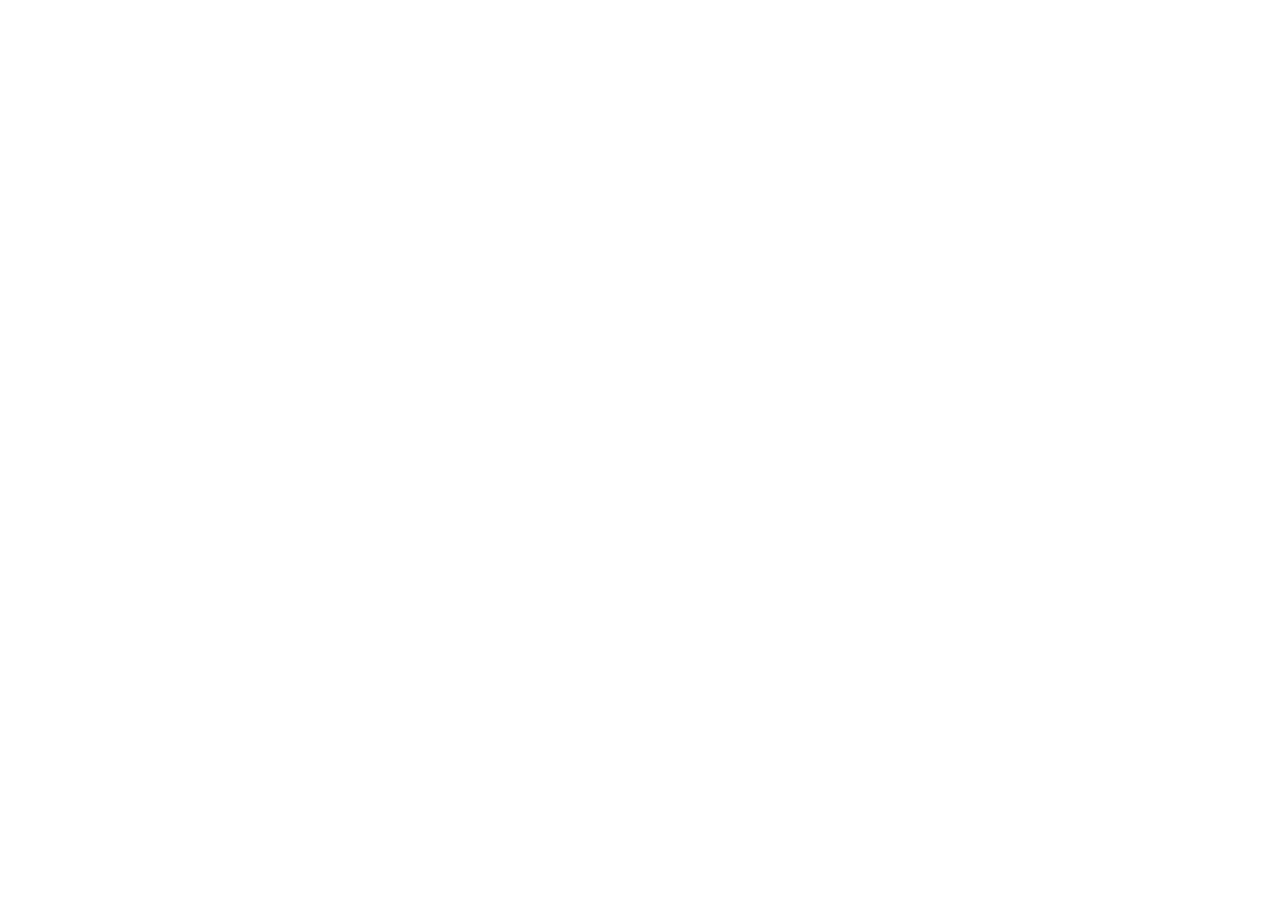
==== index.html @ 1dc8093d "Enhance product media presentation" ====
<!doctype html>
<html lang="en">
  <head>
    <meta charset="UTF-8" />
    <meta name="viewport" content="width=device-width, initial-scale=1.0" />
    <meta name="description" content="ORLA skincare, hair care, body care and beauty essentials." />
    <title>ORLA — Hydrate. Heal. Glow.</title>
    <script type="module" crossorigin src="/orla-storefront-site/assets/index-BgZUXhiT.js"></script>
    <link rel="stylesheet" crossorigin href="/orla-storefront-site/assets/index-Dj2WdaR7.css">
  </head>
  <body>
    <div id="root"></div>
  </body>
</html>
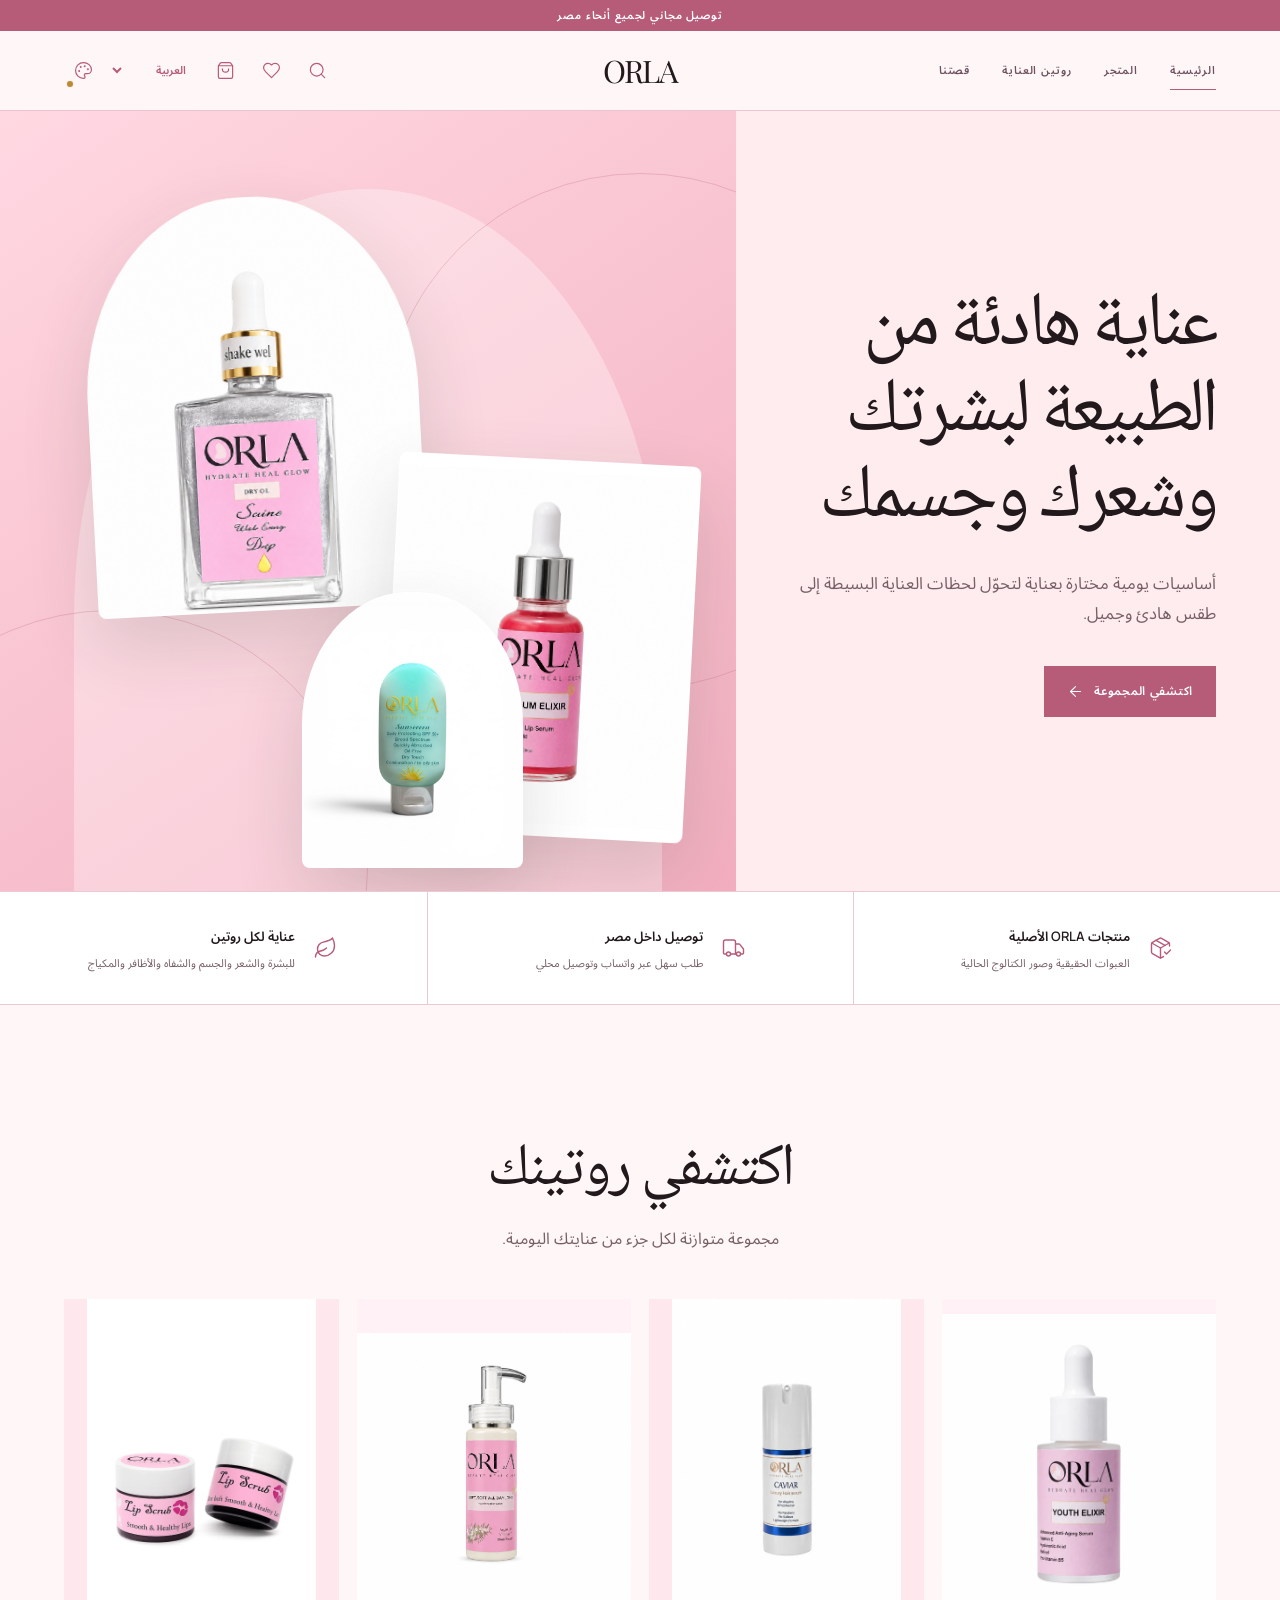
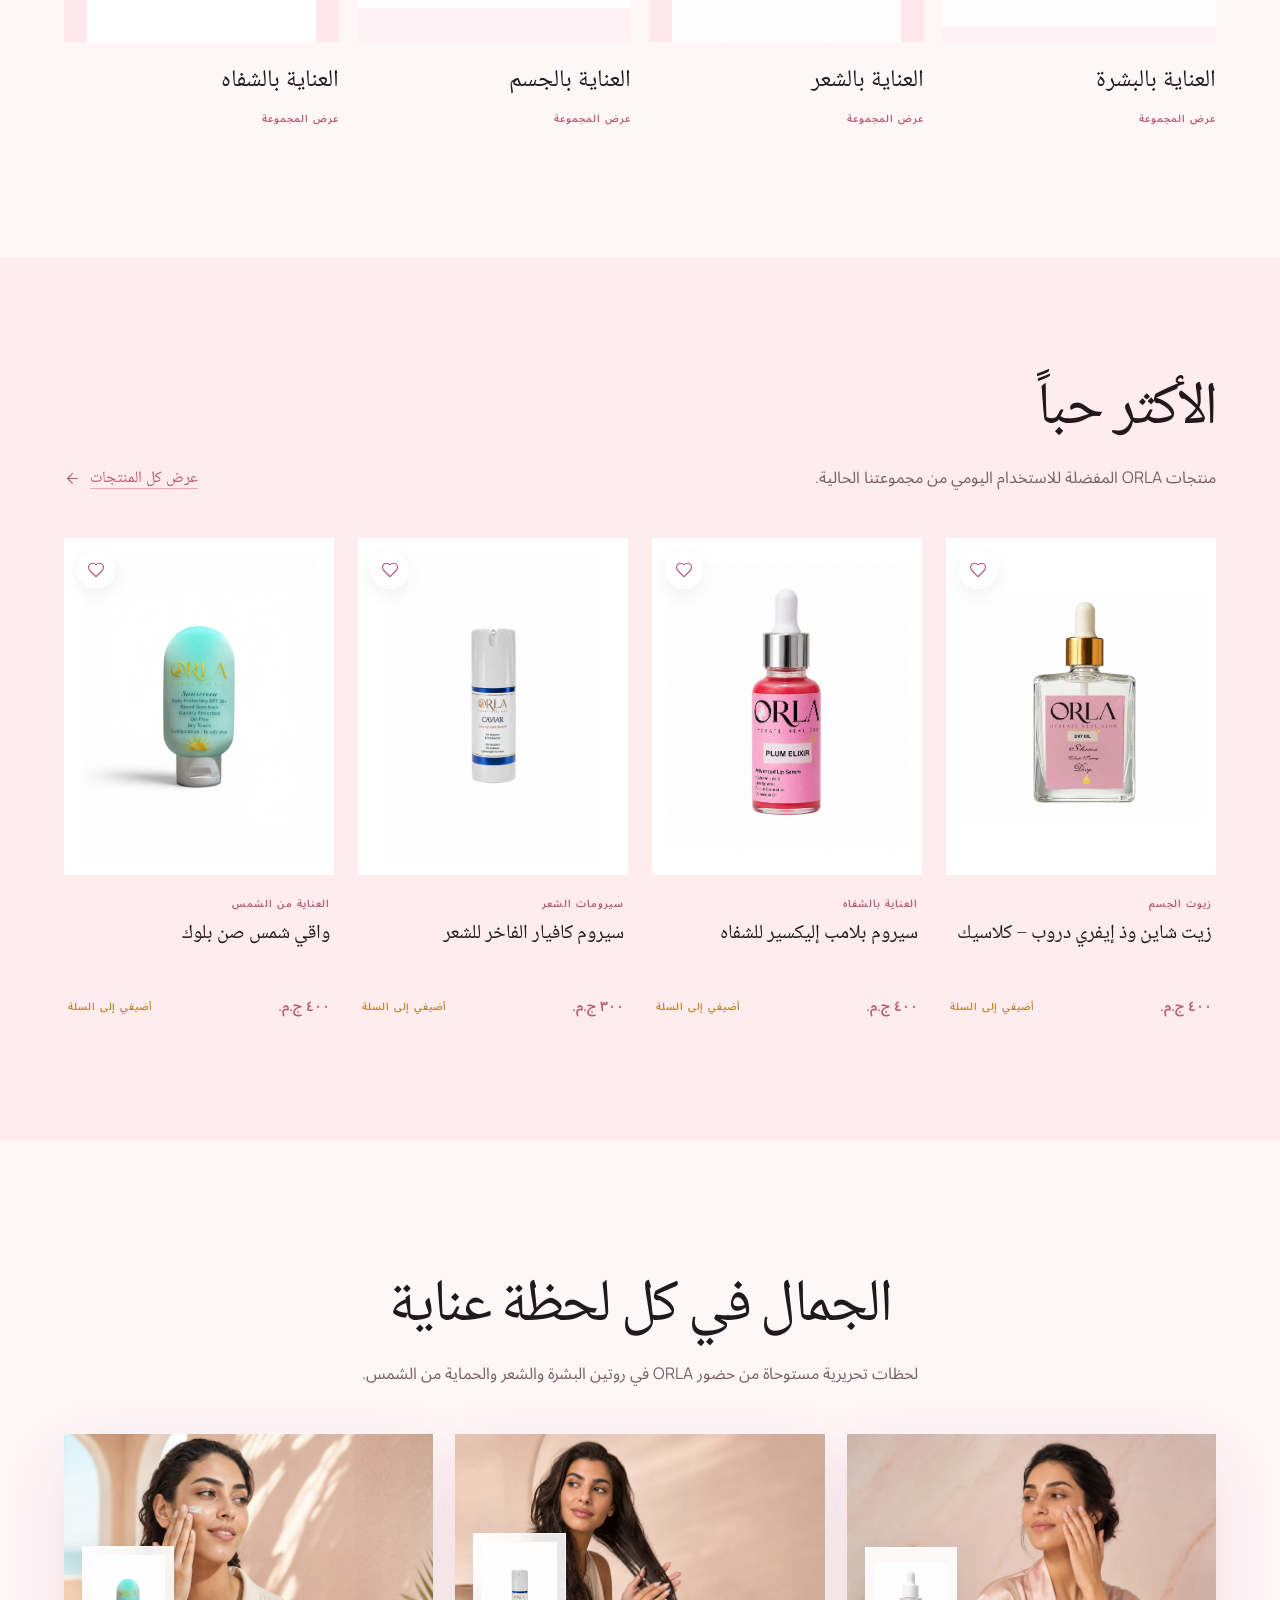
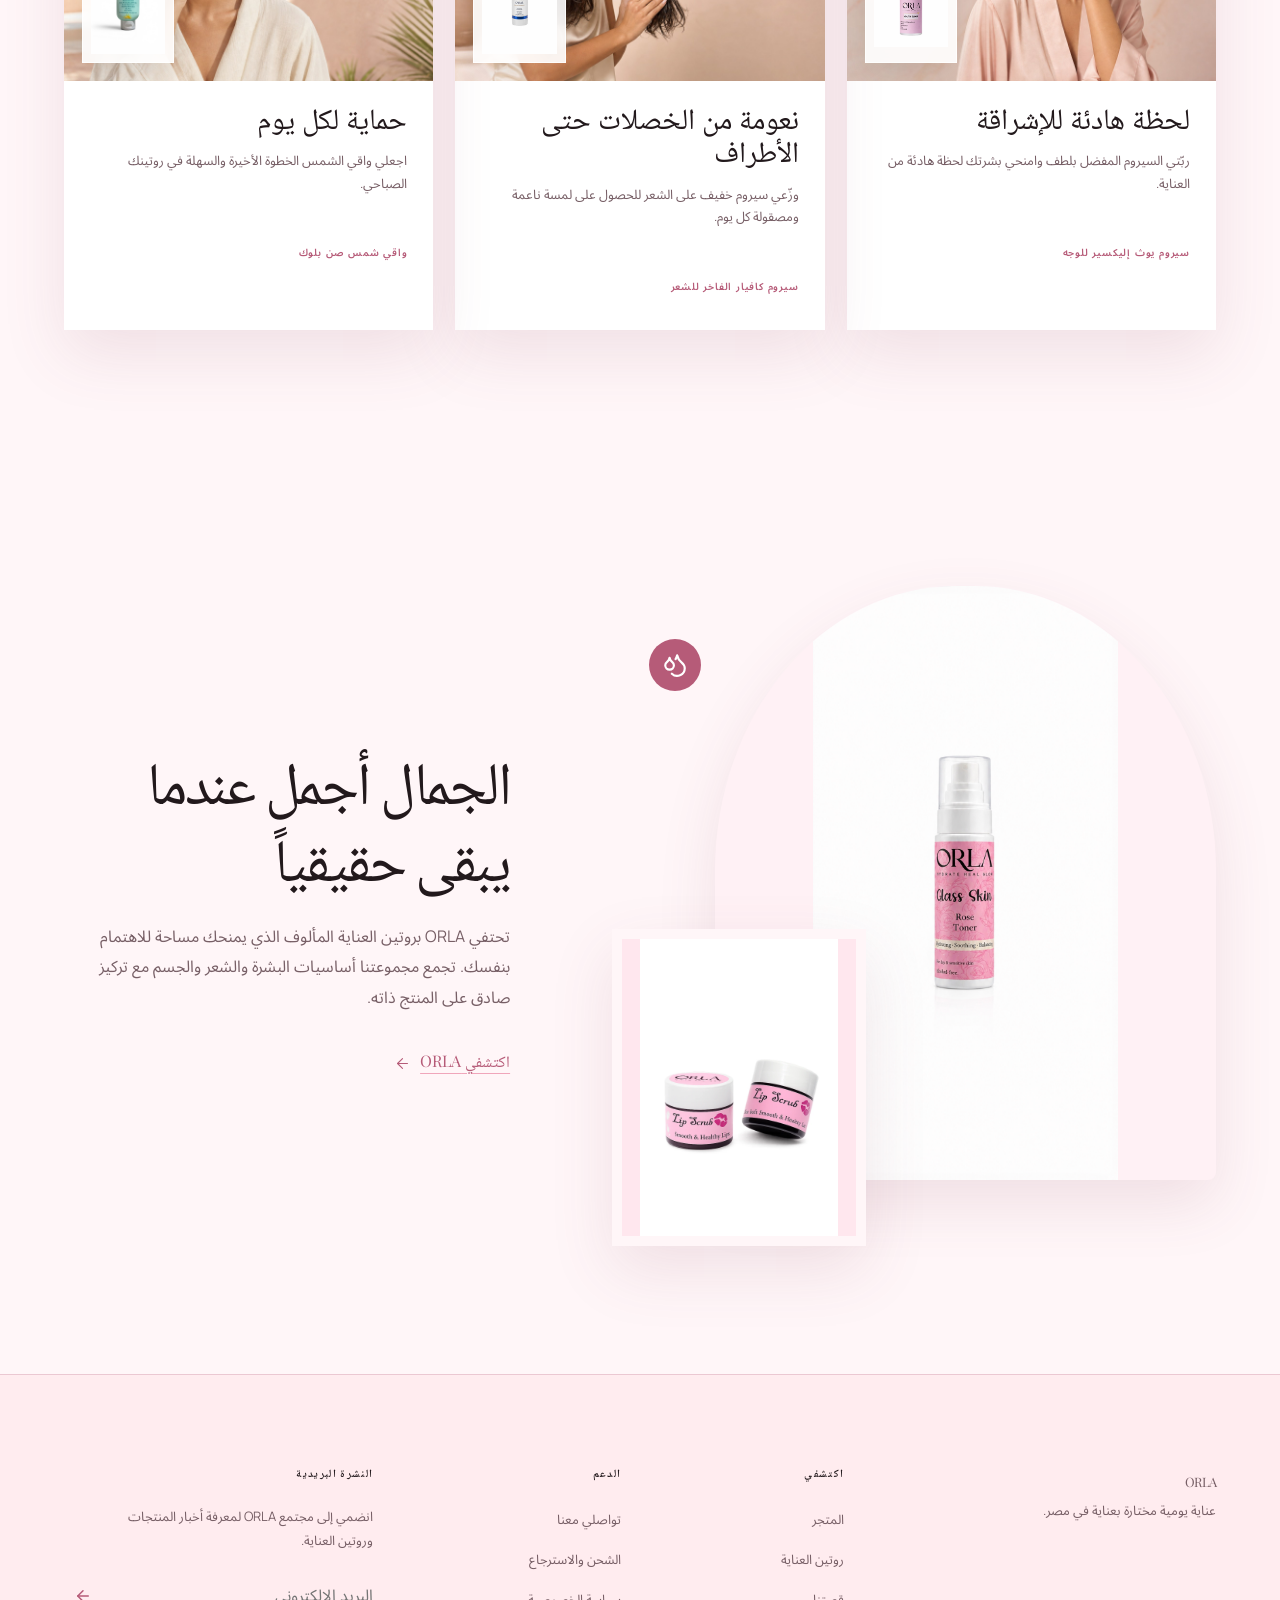
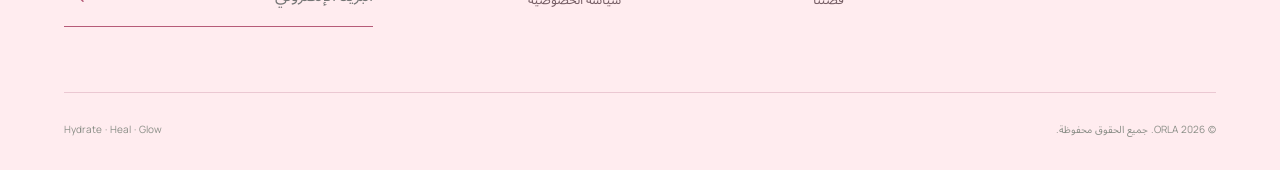
==== commit ba5b6a13: "Publish footer policies and payment options" ====
--- a/index.html
+++ b/index.html
@@ -5,8 +5,8 @@
     <meta name="viewport" content="width=device-width, initial-scale=1.0" />
     <meta name="description" content="ORLA skincare, hair care, body care and beauty essentials." />
     <title>ORLA — Hydrate. Heal. Glow.</title>
-    <script type="module" crossorigin src="/orla-storefront-site/assets/index-BgZUXhiT.js"></script>
-    <link rel="stylesheet" crossorigin href="/orla-storefront-site/assets/index-Dj2WdaR7.css">
+    <script type="module" crossorigin src="/assets/index-WxUvlRH3.js"></script>
+    <link rel="stylesheet" crossorigin href="/assets/index-VhHq8BU2.css">
   </head>
   <body>
     <div id="root"></div>
--- a/assets/index-VhHq8BU2.css
+++ b/assets/index-VhHq8BU2.css
@@ -0,0 +1 @@
+@font-face{font-family:Manrope;font-style:normal;font-display:swap;font-weight:400;src:url(/assets/manrope-latin-400-normal-PaqtzbVb.woff2)format("woff2"),url(/assets/manrope-latin-400-normal-8tf8FM3T.woff)format("woff")}@font-face{font-family:Manrope;font-style:normal;font-display:swap;font-weight:500;src:url(/assets/manrope-latin-500-normal-BYYD-dBL.woff2)format("woff2"),url(/assets/manrope-latin-500-normal-DMZssgOp.woff)format("woff")}@font-face{font-family:Manrope;font-style:normal;font-display:swap;font-weight:600;src:url(/assets/manrope-latin-600-normal-4f0koTD-.woff2)format("woff2"),url(/assets/manrope-latin-600-normal-BqgrALkZ.woff)format("woff")}@font-face{font-family:Playfair Display;font-style:normal;font-display:swap;font-weight:400;src:url(/assets/playfair-display-latin-400-normal-CFtfchNt.woff2)format("woff2"),url(/assets/playfair-display-latin-400-normal-DHYHbkg3.woff)format("woff")}@font-face{font-family:Playfair Display;font-style:normal;font-display:swap;font-weight:500;src:url(/assets/playfair-display-latin-500-normal-DIxvyhka.woff2)format("woff2"),url(/assets/playfair-display-latin-500-normal-BScSeVwi.woff)format("woff")}@font-face{font-family:Noto Naskh Arabic;font-style:normal;font-display:swap;font-weight:400;src:url(/assets/noto-naskh-arabic-arabic-400-normal-U_i0HMfG.woff2)format("woff2"),url(/assets/noto-naskh-arabic-arabic-400-normal-BbtnoHPw.woff)format("woff")}@font-face{font-family:Noto Naskh Arabic;font-style:normal;font-display:swap;font-weight:600;src:url(/assets/noto-naskh-arabic-arabic-600-normal-G5n5bgdQ.woff2)format("woff2"),url(/assets/noto-naskh-arabic-arabic-600-normal-1IhE_nTd.woff)format("woff")}@font-face{font-family:Noto Sans Arabic;font-style:normal;font-display:swap;font-weight:400;src:url(/assets/noto-sans-arabic-arabic-400-normal-AAMxebZb.woff2)format("woff2"),url(/assets/noto-sans-arabic-arabic-400-normal-hsqIUL9Q.woff)format("woff")}@font-face{font-family:Noto Sans Arabic;font-style:normal;font-display:swap;font-weight:600;src:url(/assets/noto-sans-arabic-arabic-600-normal-JPxwL-XU.woff2)format("woff2"),url(/assets/noto-sans-arabic-arabic-600-normal-JLzruTOp.woff)format("woff")}:root{--background:#fff6f8;--surface:#fff;--surface-low:#ffecef;--surface-high:#f5d4db;--ink:#22191c;--muted:#775f66;--sage:#b65b78;--sage-soft:#ffdce5;--sage-pale:#fff1f5;--rose:#f0a6bb;--rose-soft:#ffe7ee;--gold:#b88a32;--line:#ebc8d2;--error:#9e3333;--shadow:0 24px 60px #86415a1f;--header-bg:#fff6f8f0;--header-border:#e0aabaa6;--nav-ink:#6f5260;--button-hover:#8f3655;--hero-gradient:linear-gradient(145deg, #ffd8e2, #f2aebf);--orbit-color:#b65b7840;--card-bg:#fff;--on-primary:#fff;--whatsapp-text:#285f37;--whatsapp-bg:#e2f1e5;--container:1280px;--gutter:clamp(20px, 5vw, 64px);color:var(--ink);background:var(--background);font-synthesis:none;text-rendering:optimizelegibility;font-family:Manrope,Noto Sans Arabic,sans-serif}html[data-theme=pearl-sage]{--background:#fbf9f5;--surface:#fff;--surface-low:#f5f3ef;--surface-high:#eae8e4;--ink:#1b1c1a;--muted:#666b64;--sage:#4d644e;--sage-soft:#dfe7dc;--sage-pale:#edf1ea;--rose:#dfb5b3;--rose-soft:#f7e8e6;--gold:#b69234;--line:#d9d9d1;--error:#9e3333;--shadow:0 24px 60px #2c372c14;--header-bg:#fbf9f5f0;--header-border:#c3c8bf8c;--nav-ink:#555b53;--button-hover:#354c39;--hero-gradient:linear-gradient(145deg, #dfe7dc, #b9c7b6);--orbit-color:#4d644e40;--card-bg:#fff;--on-primary:#fff;--whatsapp-text:#285f37;--whatsapp-bg:#e2f1e5}html[data-theme=noir-gold]{--background:#11100f;--surface:#1a1716;--surface-low:#171311;--surface-high:#28211c;--ink:#f9efe6;--muted:#c9b7a8;--sage:#c99a3f;--sage-soft:#322719;--sage-pale:#211a14;--rose:#a86b72;--rose-soft:#2a1a1d;--gold:#f0c56f;--line:#3a3028;--error:#ff8a8a;--shadow:0 24px 70px #0000005c;--header-bg:#11100feb;--header-border:#c99a3f57;--nav-ink:#d9c6b7;--button-hover:#f0c56f;--hero-gradient:linear-gradient(145deg, #231913, #60441c);--orbit-color:#f0c56f40;--card-bg:#1e1a17;--on-primary:#11100f;--whatsapp-text:#dff5e6;--whatsapp-bg:#1d6d3b}html{scroll-behavior:smooth}html[dir=rtl]{font-family:Noto Sans Arabic,Manrope,sans-serif}*{box-sizing:border-box}body{background:var(--background);min-width:320px;margin:0}button,input,select,textarea{color:inherit;font:inherit}button,select{cursor:pointer}button{border:0}a{color:inherit;text-decoration:none}img{max-width:100%;display:block}.orla-media-image{opacity:0;transition:opacity .42s,transform .7s cubic-bezier(.2,.75,.25,1);transform:scale(.985)}.orla-media-image.is-loaded{opacity:1;transform:scale(1)}h1,h2,h3,p{margin-top:0}h1,h2,h3,.wordmark,legend{font-family:Playfair Display,Noto Naskh Arabic,serif}html[dir=rtl] h1,html[dir=rtl] h2,html[dir=rtl] h3,html[dir=rtl] legend{font-family:Noto Naskh Arabic,Playfair Display,serif}.sr-only{clip:rect(0,0,0,0);white-space:nowrap;border:0;width:1px;height:1px;padding:0;position:absolute;overflow:hidden}.site-shell{min-height:100vh}.section-shell{width:min(var(--container), 100%);padding-inline:var(--gutter);margin-inline:auto}.announcement{min-height:30px;color:var(--on-primary);background:var(--sage);letter-spacing:.08em;text-align:center;text-transform:uppercase;place-items:center;padding:4px 20px;font-size:11px;font-weight:600;display:grid}.site-header{z-index:50;border-bottom:1px solid var(--header-border);background:var(--header-bg);-webkit-backdrop-filter:blur(18px);backdrop-filter:blur(18px);position:sticky;top:0}.header-inner{width:min(1440px,100%);min-height:76px;padding-inline:var(--gutter);grid-template-columns:1fr auto 1fr;align-items:center;margin-inline:auto;display:grid}.main-nav{justify-self:start;align-items:center;gap:clamp(18px,2.5vw,38px);display:flex}.main-nav a{color:var(--nav-ink);letter-spacing:.08em;text-transform:uppercase;padding-block:28px;font-size:11px;font-weight:600;position:relative}.main-nav a:after{background:var(--sage);content:"";height:1px;transition:transform .25s;position:absolute;bottom:20px;left:0;right:0;transform:scaleX(0)}.main-nav a:hover:after,.main-nav a.active:after{transform:scaleX(1)}.wordmark{color:var(--ink);letter-spacing:-.06em;font-size:31px;line-height:1}.header-actions{justify-self:end;align-items:center;gap:8px;display:flex}.icon-button{width:38px;height:38px;color:var(--sage);background:0 0;place-items:center;padding:0;display:grid;position:relative}.icon-button svg{stroke-width:1.5px;width:19px;height:19px}.count-button span{width:17px;height:17px;color:var(--on-primary);background:var(--sage);border-radius:50%;place-items:center;font-size:9px;display:grid;position:absolute;top:1px;right:0}html[dir=rtl] .count-button span{left:0;right:auto}.language-select select{width:88px;color:var(--sage);background:0 0;border:0;padding:8px 20px 8px 8px;font-size:11px;font-weight:600}html[dir=rtl] .language-select select{padding:8px 8px 8px 20px}.theme-select{width:38px;height:38px;color:var(--sage);cursor:pointer;place-items:center;display:grid;position:relative}.theme-select svg{stroke-width:1.5px;width:19px;height:19px}.theme-select select{opacity:0;cursor:pointer;width:100%;height:100%;position:absolute;inset:0}.theme-indicator{border:1px solid var(--header-bg);background:var(--gold);border-radius:50%;width:8px;height:8px;position:absolute;bottom:2px;right:2px}html[dir=rtl] .theme-indicator{left:2px;right:auto}option{color:var(--ink);background:var(--surface)}.mobile-menu-button{display:none}.button{letter-spacing:.06em;text-transform:uppercase;border:1px solid #0000;justify-content:center;align-items:center;gap:10px;min-height:48px;padding:12px 22px;font-size:12px;font-weight:600;transition:background .25s,color .25s,border .25s,transform .25s;display:inline-flex}.button svg,.text-link svg{stroke-width:1.5px;width:17px;height:17px}.button:hover{transform:translateY(-2px)}.primary-button{color:var(--on-primary);background:var(--sage)}.primary-button:hover{background:var(--button-hover)}.secondary-button{background:0 0;border-color:#b9bdb5}.secondary-button:hover,.secondary-button.active{border-color:var(--sage);color:var(--on-primary);background:var(--sage)}.full-button{width:100%}.text-link{color:var(--sage);text-decoration:underline;-webkit-text-decoration-color:var(--rose);text-decoration-color:var(--rose);text-underline-offset:6px;align-items:center;gap:9px;font-family:Playfair Display,Noto Naskh Arabic,serif;font-size:16px;display:inline-flex}.centered-link{justify-content:center;width:100%;margin-top:22px}.home-hero{background:var(--surface-low);grid-template-columns:minmax(0,.85fr) minmax(420px,1.15fr);min-height:min(780px,100vh - 106px);display:grid;overflow:hidden}.hero-copy{z-index:2;padding:clamp(70px, 10vw, 150px) var(--gutter);flex-direction:column;justify-content:center;align-items:flex-start;display:flex}.hero-copy h1{letter-spacing:-.045em;max-width:630px;margin-bottom:26px;font-size:clamp(52px,6vw,92px);font-weight:400;line-height:.98}html[dir=rtl] .hero-copy h1{line-height:1.12}.hero-copy p{max-width:560px;color:var(--muted);margin-bottom:38px;font-size:clamp(15px,1.3vw,18px);line-height:1.8}.hero-products{background:var(--hero-gradient);min-height:640px;position:relative;overflow:hidden}.hero-products:before{content:"";background:#ffffff52;border-radius:50% 50% 0 0;position:absolute;inset:10% 10% -20%}.hero-product{--hero-tilt:0deg;z-index:2;background:var(--card-bg);transform:rotate(var(--hero-tilt));border:1px solid #ffffffbf;place-items:center;transition:transform .35s;animation:.85s cubic-bezier(.2,.8,.3,1) both hero-card-arrival;display:grid;position:absolute;overflow:hidden;box-shadow:0 28px 70px #242f2424}.hero-product:hover{z-index:5;transform:translateY(-8px)rotate(0)}.hero-product img{object-fit:contain;width:100%;height:100%;animation:7s ease-in-out infinite product-float}.hero-product-1{--hero-tilt:-3deg;aspect-ratio:4/5;border-radius:48% 48% 8px 8px;width:45%;top:11%;left:12%}.hero-product-2{--hero-tilt:3deg;aspect-ratio:4/5;border-radius:8px;width:41%;animation-delay:.12s;bottom:7%;right:6%}.hero-product-2 img{animation-delay:-2.4s}.hero-product-3{aspect-ratio:4/5;border-radius:48% 48% 8px 8px;width:30%;animation-delay:.24s;bottom:3%;right:29%}.hero-product-3 img{animation-delay:-4.8s}.hero-orbit{z-index:1;border:1px solid var(--orbit-color);border-radius:50%;animation:28s linear infinite orbit-turn;position:absolute}.hero-orbit-one{aspect-ratio:1;width:70%;top:8%;right:-22%}.hero-orbit-two{aspect-ratio:1;width:70%;animation-duration:36s;animation-direction:reverse;bottom:-30%;left:-20%}.trust-strip{border-block:1px solid var(--line);background:var(--surface);grid-template-columns:repeat(3,1fr);display:grid}.trust-strip>div{border-inline-end:1px solid var(--line);justify-content:center;align-items:center;gap:18px;min-height:112px;padding:24px 4vw;display:flex}.trust-strip>div:last-child{border-inline-end:0}.trust-strip svg{width:25px;color:var(--sage);stroke-width:1.4px}.trust-strip p{flex-direction:column;margin:0;display:flex}.trust-strip strong{font-size:13px}.trust-strip span{color:var(--muted);margin-top:5px;font-size:11px;line-height:1.5}.ritual-section,.story-section{padding-block:clamp(90px,10vw,150px)}.section-heading{margin-bottom:46px}.section-heading h2,.story-copy h2{letter-spacing:-.035em;margin-bottom:15px;font-size:clamp(38px,5vw,60px);font-weight:400;line-height:1.08}html[dir=rtl] .section-heading h2,html[dir=rtl] .story-copy h2{line-height:1.28}.section-heading p{max-width:630px;color:var(--muted);margin:0;line-height:1.75}.centered-heading{text-align:center}.centered-heading p{margin-inline:auto}.split-heading{justify-content:space-between;align-items:flex-end;display:flex}.category-grid{grid-template-columns:repeat(4,1fr);gap:18px;display:grid}.category-tile{flex-direction:column;min-width:0;display:flex}.category-tile>div{aspect-ratio:4/5;background:var(--sage-pale);margin-bottom:18px;overflow:hidden}.category-tile:nth-child(2n)>div{background:var(--rose-soft)}.category-tile img{object-fit:contain;width:100%;height:100%;transition:transform .45s}.category-tile:hover img{transform:scale(1.035)}.category-tile span{font-family:Playfair Display,Noto Naskh Arabic,serif;font-size:24px}.category-tile small{color:var(--sage);letter-spacing:.1em;text-transform:uppercase;margin-top:7px;font-size:10px;font-weight:600}.featured-section{background:var(--surface-low);padding-block:clamp(90px,9vw,135px)}.product-grid{gap:24px;display:grid}.featured-grid{grid-template-columns:repeat(4,1fr)}.store-product-card{min-width:0}.product-media{aspect-ratio:4/5;background:var(--card-bg);position:relative;overflow:hidden}.product-media>a{width:100%;height:100%;display:block}.product-media img{object-fit:contain;width:100%;height:100%;padding:14px;transition:transform .4s}.store-product-card:hover .product-media img{transform:scale(1.035)}.product-media:after{z-index:1;pointer-events:none;content:"";background:linear-gradient(105deg,#0000,#ffffff6b,#0000);width:24%;position:absolute;top:0;bottom:0;left:-55%;transform:skew(-18deg)}.store-product-card:hover .product-media:after{animation:.85s ease-out media-sheen}.wishlist-button{z-index:2;width:38px;height:38px;color:var(--sage);background:#ffffffe6;border-radius:50%;place-items:center;padding:0;display:grid;position:absolute;top:13px;right:13px;box-shadow:0 6px 18px #0000000f}html[dir=rtl] .wishlist-button{left:13px;right:auto}.wishlist-button svg{stroke-width:1.5px;width:18px}.wishlist-button.active{color:#8a4245}.product-card-info{padding:18px 4px 0}.product-category{color:var(--sage);letter-spacing:.1em;text-transform:uppercase;margin-bottom:7px;font-size:10px;font-weight:600}.product-card-info h3{min-height:53px;margin-bottom:14px;font-size:20px;font-weight:400;line-height:1.3}.product-card-bottom{justify-content:space-between;align-items:center;gap:10px;display:flex}.product-card-bottom>span{color:var(--sage);font-size:14px;font-weight:600}.product-card-bottom button{color:var(--gold);letter-spacing:.08em;text-transform:uppercase;background:0 0;padding:8px 0;font-size:10px;font-weight:600}.lifestyle-section{padding-block:clamp(90px,10vw,150px)}.lifestyle-grid{grid-template-columns:repeat(3,minmax(0,1fr));gap:22px;display:grid}.lifestyle-card{background:var(--card-bg);min-width:0;box-shadow:var(--shadow);transition:transform .3s,box-shadow .3s;overflow:hidden}.lifestyle-card:hover{transform:translateY(-6px);box-shadow:0 30px 75px #2c23252e}.lifestyle-media{aspect-ratio:3/2;background:var(--rose-soft);position:relative;overflow:hidden}.lifestyle-scene{object-fit:cover;width:100%;height:100%;animation:18s ease-in-out infinite alternate editorial-pan}.lifestyle-card:nth-child(2) .lifestyle-scene{animation-duration:22s;animation-direction:alternate-reverse}.lifestyle-card:nth-child(3) .lifestyle-scene{animation-duration:20s}.lifestyle-card:hover .lifestyle-scene{animation-play-state:paused;transform:scale(1.05)}.lifestyle-product{aspect-ratio:4/5;-webkit-backdrop-filter:blur(8px);backdrop-filter:blur(8px);background:#ffffffe6;border:1px solid #ffffffbf;place-items:center;width:25%;min-width:72px;padding:8px;animation:5.5s ease-in-out infinite product-float;display:grid;position:absolute;bottom:18px;right:18px;box-shadow:0 14px 35px #2c232524}html[dir=rtl] .lifestyle-product{left:18px;right:auto}.lifestyle-product img{object-fit:contain;width:100%;height:100%}.lifestyle-copy{padding:26px 26px 28px}.lifestyle-copy h3{margin-bottom:10px;font-size:clamp(25px,2.3vw,34px);font-weight:400;line-height:1.15}.lifestyle-copy p{min-height:66px;color:var(--muted);margin-bottom:18px;font-size:13px;line-height:1.7}.lifestyle-copy small{color:var(--sage);letter-spacing:.08em;text-transform:uppercase;font-size:10px;font-weight:600}.story-section{grid-template-columns:1.15fr .85fr;align-items:center;gap:clamp(60px,8vw,120px);display:grid}.story-visual{min-height:660px;position:relative}.story-main-image,.story-secondary-image{background:var(--sage-pale);box-shadow:var(--shadow);position:absolute;overflow:hidden}.story-main-image{border-radius:48% 48% 8px 8px;inset:0 17% 10% 0}html[dir=rtl] .story-main-image{inset:0 0 10% 17%}.story-secondary-image{aspect-ratio:4/5;border:10px solid var(--background);background:var(--rose-soft);width:42%;bottom:0;right:0}html[dir=rtl] .story-secondary-image{left:0;right:auto}.story-visual img{object-fit:contain;width:100%;height:100%}.story-main-image img{animation:8s ease-in-out infinite product-float}.story-secondary-image img{animation:6s ease-in-out -2.5s infinite product-float}.story-mark{width:52px;height:52px;color:var(--on-primary);background:var(--sage);border-radius:50%;padding:13px;position:absolute;top:8%;right:6%}html[dir=rtl] .story-mark{left:6%;right:auto}.story-copy p{color:var(--muted);margin-bottom:32px;font-size:16px;line-height:1.9}.site-footer{padding:90px var(--gutter) 30px;border-top:1px solid var(--line);background:var(--surface-low)}.footer-grid{width:min(var(--container), 100%);grid-template-columns:1.3fr .7fr .8fr 1.25fr;gap:50px;margin-inline:auto;display:grid}.footer-grid>div:not(.footer-brand){flex-direction:column;align-items:flex-start;display:flex}.footer-wordmark{color:var(--sage);margin-bottom:20px;font-size:36px;display:inline-block}.footer-brand p,.newsletter-block p{max-width:280px;color:var(--muted);font-size:13px;line-height:1.8}.footer-grid h2{letter-spacing:.12em;text-transform:uppercase;margin:0 0 22px;font-family:Manrope,Noto Sans Arabic,sans-serif;font-size:11px}.footer-grid a,.footer-grid>div>span{color:var(--muted);margin-bottom:12px;font-size:13px}.footer-grid a:hover{color:var(--sage)}.newsletter-block form{border-bottom:1px solid var(--sage);width:100%;display:flex}.newsletter-block input{background:0 0;border:0;outline:none;width:100%;padding:13px 0}.newsletter-block button{width:44px;color:var(--sage);background:0 0;place-items:center;padding:0;display:grid}.newsletter-block svg{width:18px}.newsletter-status{margin-top:12px;color:var(--sage)!important;font-size:11px!important}.footer-bottom{width:min(var(--container), 100%);border-top:1px solid var(--line);color:#898d86;justify-content:space-between;margin:65px auto 0;padding-top:26px;font-size:10px;display:flex}.shop-page,.product-page,.cart-page,.checkout-page,.wishlist-page,.policy-page{padding-block:clamp(60px,7vw,100px) 120px}.shop-heading{margin-bottom:50px}.shop-heading h1,.page-heading h1{letter-spacing:-.04em;margin-bottom:14px;font-size:clamp(48px,6vw,76px);font-weight:400}.shop-heading p,.page-heading p{max-width:720px;color:var(--muted);font-size:16px;line-height:1.7}.shop-toolbar{border-bottom:1px solid var(--line);grid-template-columns:minmax(260px,1fr) auto;align-items:center;gap:24px;margin-bottom:35px;padding-bottom:24px;display:grid}.shop-search{border-bottom:1px solid #9ba097;align-items:center;gap:12px;max-width:500px;display:flex}.shop-search svg{width:18px;color:var(--sage)}.shop-search input{background:0 0;border:0;outline:none;width:100%;padding:13px 0}.shop-search button{background:0 0;place-items:center;padding:6px;display:grid}.shop-search button svg{width:15px}.sort-select{color:var(--muted);align-items:center;gap:12px;font-size:12px;display:flex}.sort-select select{border:1px solid var(--line);background:var(--background);padding:10px 32px 10px 12px}html[dir=rtl] .sort-select select{padding:10px 12px 10px 32px}.filter-toggle{border:1px solid var(--line);background:0 0;align-items:center;gap:8px;padding:12px 16px;display:none}.filter-toggle svg{width:18px}.shop-layout{grid-template-columns:210px minmax(0,1fr);gap:clamp(40px,6vw,80px);display:grid}.shop-filters{flex-direction:column;align-items:flex-start;display:flex}.shop-filters h2{margin:0 0 23px;font-size:25px;font-weight:400}.shop-filters button{color:var(--muted);background:0 0;margin-bottom:8px;padding:7px 0 7px 18px;font-size:13px;position:relative}html[dir=rtl] .shop-filters button{padding:7px 18px 7px 0}.shop-filters button:before{background:var(--line);content:"";border-radius:50%;width:5px;height:5px;position:absolute;top:13px;left:0}html[dir=rtl] .shop-filters button:before{left:auto;right:0}.shop-filters button.active{color:var(--sage);font-weight:600}.shop-filters button.active:before{background:var(--rose)}.result-count{color:var(--muted);letter-spacing:.08em;text-transform:uppercase;margin-bottom:24px;font-size:11px}.shop-product-grid{grid-template-columns:repeat(3,minmax(0,1fr));row-gap:55px}.breadcrumbs{color:#8b8f88;letter-spacing:.07em;text-transform:uppercase;gap:9px;margin-bottom:32px;font-size:10px;display:flex}.product-detail-grid{grid-template-columns:minmax(0,1.1fr) minmax(370px,.9fr);align-items:start;gap:clamp(50px,7vw,100px);display:grid}.product-main-image{background:var(--surface-low);place-items:center;min-height:640px;padding:clamp(20px,4vw,58px);display:grid}.product-main-image img{object-fit:contain;width:100%;height:100%;max-height:680px}.product-info-panel{position:sticky;top:130px}.product-eyeline{color:var(--sage);letter-spacing:.09em;text-transform:uppercase;justify-content:space-between;align-items:center;margin-bottom:18px;font-size:10px;font-weight:600;display:flex}.product-eyeline span:last-child{align-items:center;gap:5px;display:flex}.product-eyeline svg{width:13px}.product-info-panel h1{letter-spacing:-.04em;margin-bottom:13px;font-size:clamp(44px,5vw,66px);font-weight:400;line-height:1.04}html[dir=rtl] .product-info-panel h1{line-height:1.25}.product-price-large{color:var(--sage);margin-bottom:22px;font-size:22px}.product-description{border-inline-start:2px solid var(--rose);background:var(--surface-low);margin-bottom:24px;padding:20px 22px}.product-description h2{color:var(--sage);letter-spacing:.1em;text-transform:uppercase;margin-bottom:12px;font-family:Manrope,Noto Sans Arabic,sans-serif;font-size:11px;font-weight:600}.product-description p{color:var(--muted);white-space:pre-line;margin:0 0 12px;font-size:13px;line-height:1.75}.product-description p:last-child{margin-bottom:0}html[dir=rtl] .product-description h2{letter-spacing:0;text-transform:none;font-family:Noto Sans Arabic,Manrope,sans-serif}.authentic-copy{color:var(--muted);margin-bottom:30px;font-size:14px;line-height:1.7}.quantity-row{justify-content:space-between;align-items:center;margin-bottom:25px;font-size:12px;font-weight:600;display:flex}.quantity-control{border:1px solid var(--line);grid-template-columns:38px 42px 38px;min-height:38px;display:grid}.quantity-control button{background:0 0;place-items:center;padding:0;display:grid}.quantity-control button svg{width:14px}.quantity-control span{place-items:center;font-size:12px;display:grid}.dual-actions{grid-template-columns:1fr 1fr;gap:12px;margin-top:12px;display:grid}.whatsapp-button{color:var(--whatsapp-text);background:var(--whatsapp-bg)}.product-assurances{background:var(--sage-pale);gap:14px;margin-block:30px;padding:22px;display:grid}.product-assurances>div{gap:13px;display:flex}.product-assurances svg{width:21px;color:var(--sage);stroke-width:1.4px;flex:none}.product-assurances p{flex-direction:column;margin:0;display:flex}.product-assurances strong{font-size:12px}.product-assurances span{color:var(--muted);margin-top:4px;font-size:11px;line-height:1.5}.product-accordions{border-top:1px solid var(--line)}.product-accordions details{border-bottom:1px solid var(--line)}.product-accordions summary{cursor:pointer;padding:17px 0;font-family:Playfair Display,Noto Naskh Arabic,serif}.product-accordions details p{color:var(--muted);font-size:12px;line-height:1.7}.share-button{color:var(--muted);background:0 0;align-items:center;gap:8px;margin-top:18px;padding:8px 0;font-size:11px;display:flex}.share-button svg{width:15px}.related-section{border-top:1px solid var(--line);margin-top:110px;padding-top:80px}.related-grid{grid-template-columns:repeat(3,1fr);max-width:1000px;margin-inline:auto}.page-heading{margin-bottom:48px}.cart-layout{grid-template-columns:minmax(0,1.5fr) minmax(320px,.65fr);align-items:start;gap:clamp(45px,7vw,90px);display:grid}.cart-lines{border-top:1px solid var(--line)}.cart-line{border-bottom:1px solid var(--line);grid-template-columns:140px minmax(0,1fr) auto;align-items:center;gap:26px;padding-block:25px;display:grid;position:relative}.cart-image{aspect-ratio:1;background:var(--card-bg);place-items:center;width:140px;padding:8px;display:grid}.cart-image img{object-fit:contain;width:100%;height:100%}.cart-line-info h2{margin-bottom:8px;font-size:23px;font-weight:400}.cart-line-info>span{color:var(--sage);margin-bottom:18px;font-size:13px;display:block}.cart-line>strong{color:var(--sage);font-size:14px}.remove-line{background:0 0;place-items:center;width:30px;height:30px;padding:0;display:grid;position:absolute;top:22px;right:0}html[dir=rtl] .remove-line{left:0;right:auto}.remove-line svg{width:17px;color:var(--muted)}.cart-summary,.checkout-summary{background:var(--card-bg);box-shadow:var(--shadow);padding:32px}.cart-summary{position:sticky;top:130px}.cart-summary h2,.checkout-summary h2{margin-bottom:28px;font-size:29px;font-weight:400}.cart-summary>div,.checkout-totals>div{color:var(--muted);justify-content:space-between;margin-bottom:18px;font-size:13px;display:flex}.summary-total{border-top:1px solid var(--line);padding-top:22px;font-family:Playfair Display,Noto Naskh Arabic,serif;color:var(--ink)!important;margin-top:25px!important;font-size:22px!important}.back-link{color:var(--sage);letter-spacing:.08em;text-transform:uppercase;margin-bottom:35px;font-size:11px;font-weight:600;display:inline-block}.checkout-layout{grid-template-columns:minmax(0,1.25fr) minmax(380px,.75fr);align-items:start;gap:clamp(50px,7vw,90px);display:grid}.checkout-form fieldset{border:0;margin:0 0 36px;padding:0}.checkout-form legend{border-bottom:1px solid var(--line);width:100%;color:var(--sage);margin-bottom:22px;padding-bottom:13px;font-size:26px;font-style:italic}.fieldset-hint{color:var(--muted);margin:-8px 0 18px;font-size:12px;line-height:1.6}.payment-methods{grid-template-columns:repeat(2,minmax(0,1fr));gap:10px;display:grid}.payment-methods label{border:1px solid var(--line);background:var(--surface-low);cursor:pointer;align-items:center;gap:9px;min-height:54px;padding:12px;font-size:12px;display:flex}.payment-methods input{accent-color:var(--sage)}.payment-methods svg{width:17px;color:var(--sage)}.payment-methods label>span:first-of-type:not(:last-child){min-width:26px;color:var(--sage);font-size:11px;font-weight:700}.promo-code{border-top:1px solid var(--line);margin-top:30px;padding-top:22px}.promo-code>label{color:var(--sage);letter-spacing:.08em;text-transform:uppercase;margin-bottom:10px;font-size:11px;font-weight:600;display:block}.promo-code>div{gap:8px;display:flex}.promo-code input{border:1px solid var(--line);background:var(--background);flex:1;min-width:0;padding:11px}.promo-code button{color:var(--on-primary);background:var(--sage);padding:11px 16px;font-size:11px}.promo-code p{color:var(--muted);margin:10px 0 0;font-size:11px;line-height:1.5}.policy-page{max-width:900px}.policy-heading{max-width:700px;margin-bottom:54px}.policy-heading>p:first-child{color:var(--sage);letter-spacing:.1em;text-transform:uppercase;margin:0 0 13px;font-size:11px;font-weight:600}.policy-heading h1{letter-spacing:-.04em;margin-bottom:16px;font-size:clamp(48px,7vw,82px);font-weight:400}.policy-heading>p:last-child{color:var(--muted);font-size:16px;line-height:1.7}.policy-sections{border-top:1px solid var(--line);gap:0;display:grid}.policy-sections section{border-bottom:1px solid var(--line);padding:30px 0}.policy-sections h2,.policy-contact h2{margin-bottom:11px;font-size:28px;font-weight:400}.policy-sections p,.policy-contact p{max-width:720px;color:var(--muted);font-size:14px;line-height:1.8}.policy-contact{background:var(--sage-pale);margin-top:46px;padding:32px}.policy-contact .button{margin-top:18px;display:inline-flex}.form-grid{gap:22px;display:grid}.two-columns{grid-template-columns:1fr 1fr}.form-grid label{flex-direction:column;display:flex}.form-grid label span{color:var(--muted);letter-spacing:.08em;text-transform:uppercase;margin-bottom:8px;font-size:10px;font-weight:600}.form-grid input,.form-grid select,.form-grid textarea{background:0 0;border:0;border-bottom:1px solid #afb3ab;border-radius:0;outline:0;width:100%;padding:13px 2px}.form-grid textarea{resize:vertical;border:1px solid #afb3ab;padding:12px}.form-grid input:focus,.form-grid select:focus,.form-grid textarea:focus{border-color:var(--gold)}.delivery-note{border:1px solid var(--line);background:var(--surface-low);gap:15px;margin-block:28px;padding:22px;display:flex}.delivery-note svg{width:22px;color:var(--sage);flex:none}.delivery-note p{flex-direction:column;margin:0;display:flex}.delivery-note strong{letter-spacing:.06em;text-transform:uppercase;font-size:11px}.delivery-note span{color:var(--muted);margin-top:5px;font-size:12px;line-height:1.5}.whatsapp-checkout{color:#fff;background:#1da851}.whatsapp-note{color:var(--muted);text-align:center;justify-content:center;align-items:center;gap:8px;margin-top:18px;font-size:11px;display:flex}.whatsapp-note svg{width:14px}.checkout-summary{position:sticky;top:130px}.checkout-items{gap:18px;display:grid}.checkout-item{grid-template-columns:72px minmax(0,1fr) auto;align-items:center;gap:14px;display:grid}.checkout-item-image{aspect-ratio:1;background:var(--surface-low);place-items:center;width:72px;padding:5px;display:grid;position:relative}.checkout-item-image img{object-fit:contain;width:100%;height:100%}.checkout-item-image span{width:20px;height:20px;color:var(--on-primary);background:var(--sage);border-radius:50%;place-items:center;font-size:10px;display:grid;position:absolute;top:-6px;right:-6px}html[dir=rtl] .checkout-item-image span{left:-6px;right:auto}.checkout-item p{flex-direction:column;margin:0;display:flex}.checkout-item p strong{font-family:Playfair Display,Noto Naskh Arabic,serif;font-size:15px;font-weight:400}.checkout-item p span,.checkout-item>strong{color:var(--muted);margin-top:5px;font-size:11px}.checkout-totals{border-top:1px solid var(--line);margin-top:28px;padding-top:25px}.wishlist-grid{grid-template-columns:repeat(4,1fr)}.page-empty{text-align:center;flex-direction:column;justify-content:center;align-items:center;min-height:55vh;padding-block:100px;display:flex}.empty-state h1,.empty-state h2{margin-bottom:15px;font-size:44px;font-weight:400}.empty-state p{max-width:520px;color:var(--muted);margin-bottom:26px;line-height:1.7}.audit-shell{width:min(1440px,100%);margin:0 auto;padding:48px 32px 80px}.audit-header{border-bottom:1px solid var(--line);justify-content:space-between;align-items:flex-end;gap:40px;padding-bottom:32px;display:flex}.brand{color:var(--sage);letter-spacing:.16em;margin:0 0 20px;font-family:Playfair Display,serif;font-size:24px}.audit-header h1{letter-spacing:-.04em;margin:0;font-size:clamp(40px,6vw,72px);font-weight:400}.intro{max-width:700px;color:var(--muted);margin:18px 0 0;line-height:1.7}.source-link{border:1px solid var(--sage);flex:none;padding:12px 16px;font-size:14px}.source-link:hover{color:var(--on-primary);background:var(--sage)}.summary{border:1px solid var(--line);background:var(--card-bg);grid-template-columns:repeat(4,1fr);margin:32px 0 48px;display:grid}.summary div{border-right:1px solid var(--line);flex-direction:column;gap:5px;padding:22px 24px;display:flex}.summary div:last-child{border-right:0}.summary strong{font-family:Playfair Display,serif;font-size:32px;font-weight:400}.summary span{color:var(--muted);letter-spacing:.09em;text-transform:uppercase;font-size:12px}.summary .has-error strong{color:var(--error)}.audit-grid{grid-template-columns:repeat(3,minmax(0,1fr));gap:28px;display:grid}.product-card{border:1px solid var(--line);background:var(--card-bg);min-width:0;overflow:hidden}.image-frame{aspect-ratio:1;background:var(--surface-low);place-items:center;padding:24px;display:grid}.image-frame img{object-fit:contain;width:100%;height:100%}.image-error{color:var(--error);font-weight:700}.product-meta{padding:22px}.id-row{border-bottom:1px solid var(--line);color:var(--muted);letter-spacing:.08em;text-transform:uppercase;justify-content:space-between;padding-bottom:16px;font-size:12px;display:flex}.product-meta dl{margin:18px 0 0}.product-meta dl div{grid-template-columns:108px minmax(0,1fr);gap:12px;margin-top:12px;display:grid}.product-meta dt{color:var(--muted);font-size:12px}.product-meta dd{overflow-wrap:anywhere;min-width:0;margin:0;font-size:14px;line-height:1.45}.product-meta code{background:var(--surface-low);padding:2px 4px;font-size:12px}.image-failed{border-color:var(--error)}@keyframes hero-card-arrival{0%{opacity:0;transform:translateY(34px) rotate(var(--hero-tilt))}to{opacity:1;transform:translateY(0) rotate(var(--hero-tilt))}}@keyframes product-float{0%,to{transform:translate(0,0)}50%{transform:translateY(-7px)}}@keyframes orbit-turn{to{rotate:1turn}}@keyframes editorial-pan{0%{transform:scale(1.015)translate(-.6%,-.35%)}to{transform:scale(1.07)translate(.6%,.35%)}}@keyframes media-sheen{0%{left:-55%}to{left:135%}}@media (width<=1100px){.main-nav{gap:18px}.main-nav a{font-size:10px}.home-hero{grid-template-columns:1fr 1fr}.featured-grid,.wishlist-grid{grid-template-columns:repeat(2,1fr);row-gap:50px}.shop-product-grid{grid-template-columns:repeat(2,minmax(0,1fr))}.product-detail-grid{grid-template-columns:minmax(0,1fr) minmax(340px,.8fr);gap:45px}.product-main-image{min-height:520px}.footer-grid{grid-template-columns:1.1fr .7fr .8fr}.newsletter-block{grid-column:1/-1;max-width:500px}}@media (width<=820px){.lifestyle-grid{grid-template-columns:1fr;gap:28px}.lifestyle-copy p{min-height:0}.header-inner{min-height:66px}.mobile-menu-button{justify-self:start;display:grid}.main-nav{padding:25px var(--gutter) 35px;border-bottom:1px solid var(--line);background:var(--background);flex-direction:column;align-items:stretch;display:none;position:absolute;top:66px;left:0;right:0}.main-nav.is-open{display:flex}.main-nav a{letter-spacing:0;text-transform:none;padding:9px 0;font-family:Playfair Display,Noto Naskh Arabic,serif;font-size:23px;font-weight:400}.main-nav a:after,.desktop-search{display:none}.language-select select{width:64px;padding-inline:4px}.wordmark{font-size:27px}.home-hero{grid-template-columns:1fr}.hero-copy{min-height:520px;padding-block:80px}.hero-products{min-height:600px}.trust-strip{grid-template-columns:1fr}.trust-strip>div{border-right:0;border-inline-end:0;border-bottom:1px solid var(--line);justify-content:flex-start;min-height:90px}.trust-strip>div:last-child{border-bottom:0}.category-grid{grid-template-columns:repeat(2,1fr);row-gap:42px}.story-section{grid-template-columns:1fr}.story-visual{min-height:570px}.footer-grid{grid-template-columns:1fr 1fr}.footer-brand,.newsletter-block{grid-column:1/-1}.shop-toolbar{grid-template-columns:1fr auto}.sort-select{grid-column:1/-1;justify-content:flex-end}.filter-toggle{display:inline-flex}.shop-layout{grid-template-columns:1fr}.shop-filters{border:1px solid var(--line);background:var(--card-bg);padding:20px;display:none}.shop-filters.is-open{display:flex}.product-detail-grid,.cart-layout,.checkout-layout{grid-template-columns:1fr}.product-info-panel,.cart-summary,.checkout-summary{position:static}.related-grid{grid-template-columns:repeat(3,1fr)}.checkout-summary{grid-row:1}.audit-grid{grid-template-columns:repeat(2,minmax(0,1fr))}}@media (width<=560px){.announcement{min-height:26px;font-size:9px}.header-inner{grid-template-columns:1fr auto 1fr;padding-inline:14px}.header-actions{gap:0}.icon-button{width:34px;height:34px}.language-select select{width:54px;padding-inline:2px;font-size:9px}.hero-copy{min-height:470px}.hero-copy h1{font-size:46px}.hero-products{min-height:500px}.hero-product-1{width:52%;left:7%}.hero-product-2{width:44%;right:3%}.hero-product-3{width:34%;right:34%}.split-heading{flex-direction:column;align-items:flex-start}.split-heading .text-link{margin-top:18px}.category-grid,.featured-grid,.wishlist-grid,.shop-product-grid,.related-grid{grid-template-columns:1fr 1fr;gap:38px 14px}.category-tile span{font-size:20px}.product-card-info h3{min-height:62px;font-size:17px}.product-card-bottom{flex-direction:column;align-items:flex-start}.story-visual{min-height:440px}.story-copy h2{font-size:40px}.site-footer{padding-top:65px}.footer-grid{gap:40px 25px}.footer-bottom{flex-direction:column;gap:12px}.shop-toolbar{grid-template-columns:1fr}.filter-toggle{justify-content:center}.sort-select{grid-column:auto;justify-content:space-between}.product-main-image{min-height:390px;padding:12px}.product-info-panel h1{font-size:42px}.dual-actions{grid-template-columns:1fr}.cart-line{grid-template-columns:92px minmax(0,1fr);gap:15px}.cart-image{width:92px}.cart-line>strong{grid-column:2}.two-columns{grid-template-columns:1fr}.cart-summary,.checkout-summary{padding:24px 20px}.checkout-item{grid-template-columns:60px minmax(0,1fr)}.checkout-item>strong{grid-column:2}.checkout-item-image{width:60px}.audit-shell{padding:28px 18px 56px}.audit-header{flex-direction:column;align-items:flex-start}.summary{grid-template-columns:repeat(2,1fr)}.summary div:nth-child(2){border-right:0}.summary div:nth-child(-n+2){border-bottom:1px solid var(--line)}.audit-grid{grid-template-columns:1fr}}@media (prefers-reduced-motion:reduce){*,:before,:after{scroll-behavior:auto!important;transition-duration:.01ms!important;animation-duration:.01ms!important}}
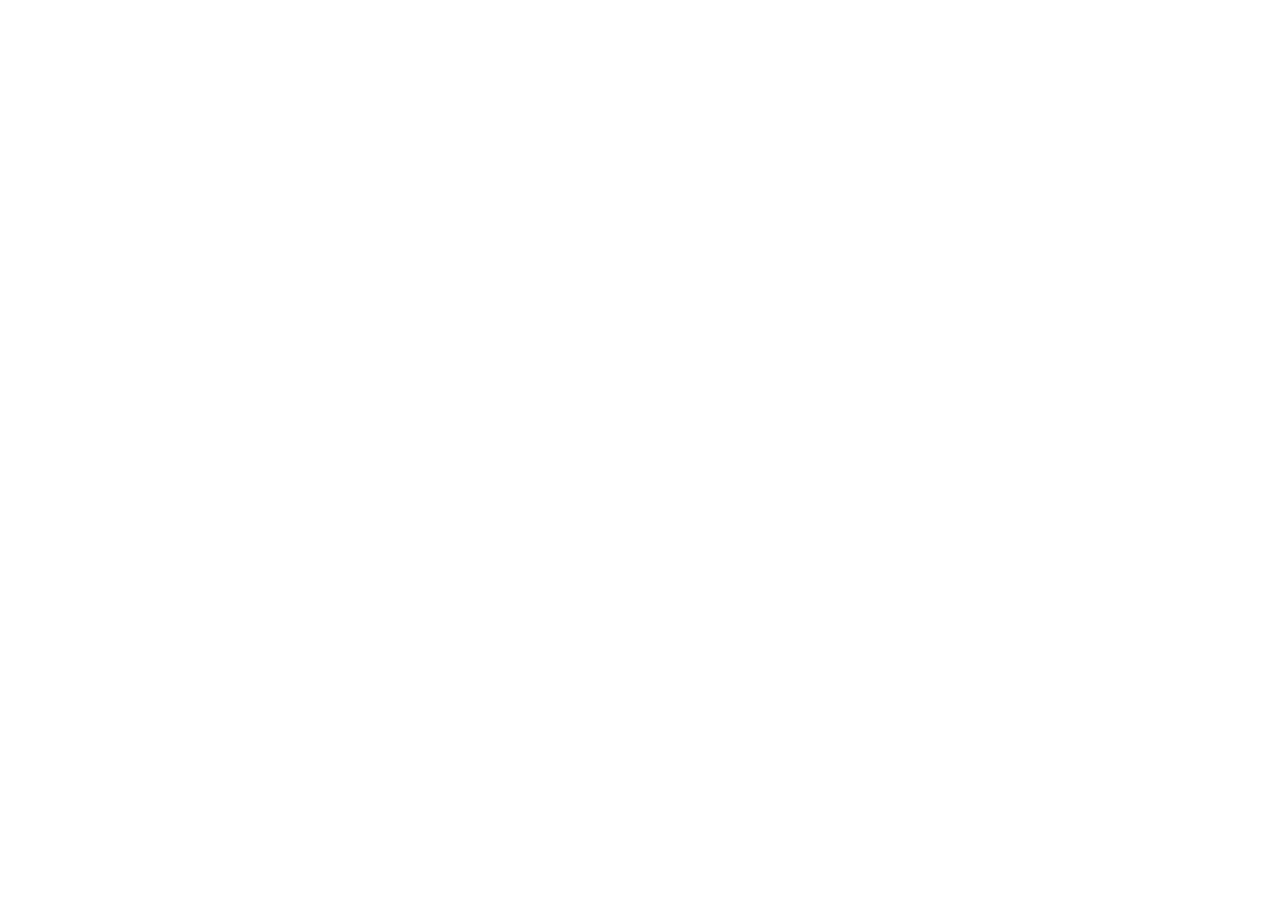
==== commit c65e2fca: "Fix GitHub Pages asset base path" ====
--- a/index.html
+++ b/index.html
@@ -5,8 +5,8 @@
     <meta name="viewport" content="width=device-width, initial-scale=1.0" />
     <meta name="description" content="ORLA skincare, hair care, body care and beauty essentials." />
     <title>ORLA — Hydrate. Heal. Glow.</title>
-    <script type="module" crossorigin src="/assets/index-WxUvlRH3.js"></script>
-    <link rel="stylesheet" crossorigin href="/assets/index-VhHq8BU2.css">
+    <script type="module" crossorigin src="/orla-storefront-site/assets/index--jVbU-6x.js"></script>
+    <link rel="stylesheet" crossorigin href="/orla-storefront-site/assets/index-5eGaC1JZ.css">
   </head>
   <body>
     <div id="root"></div>
